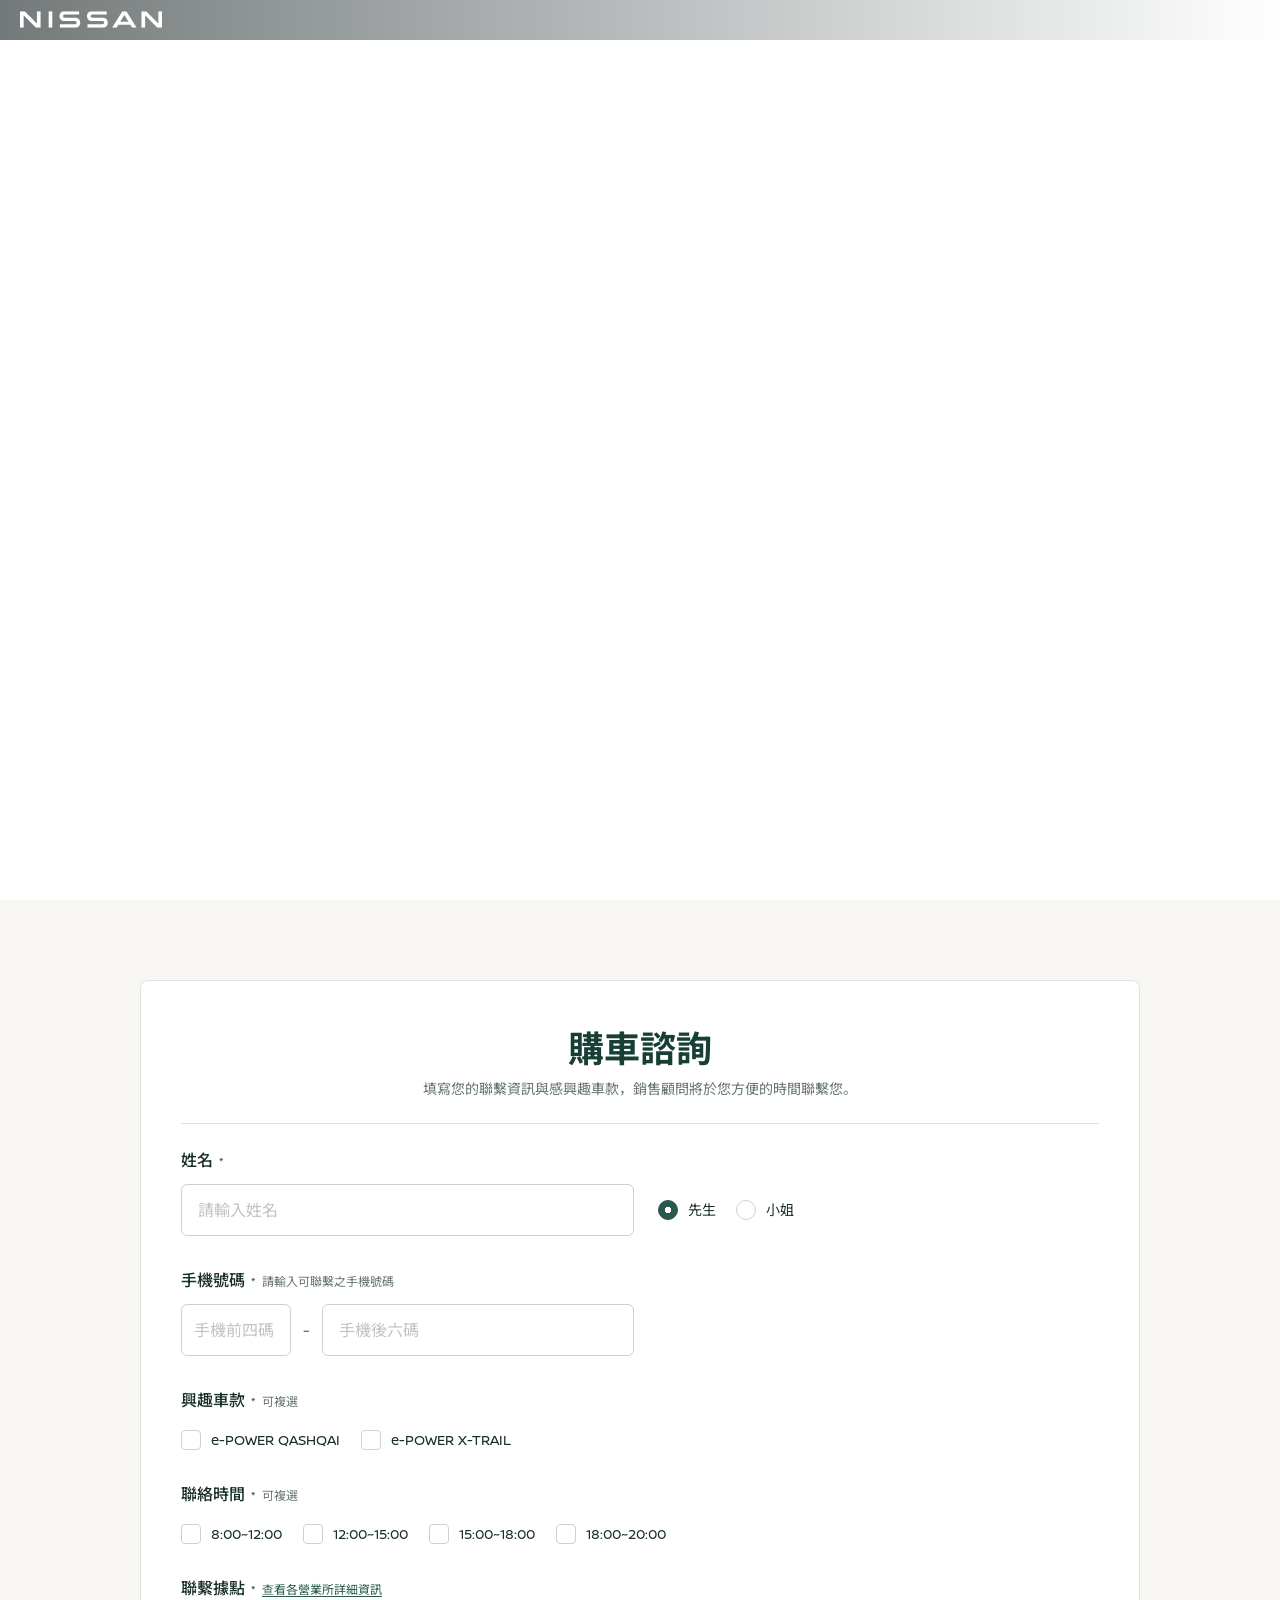
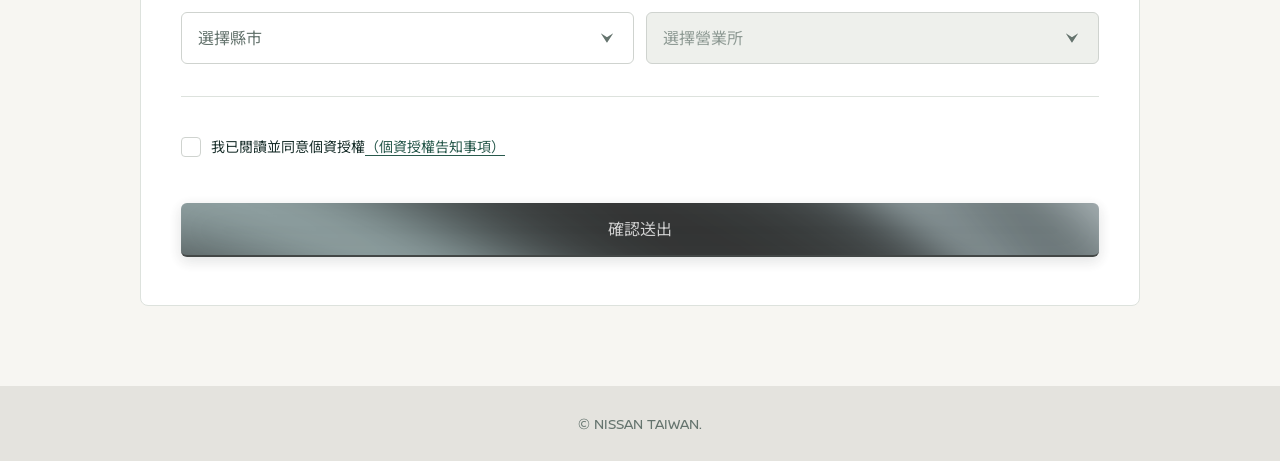
==== index.html @ a1c24e4a "feat: format" ====
<!DOCTYPE html>
<html lang="zh-TW">

<head>
    <meta charset="UTF-8">
    <meta name="robots" content="noindex, nofollow">
    <meta name="viewport" content="width=device-width, initial-scale=1.0, maximum-scale=1.0, user-scalable=no">
    <title>NISSAN</title>
    <meta name="description" content="NISSAN ">
    <link rel="icon" href="./assets/img/favicon/favicon.ico" sizes="any">
    <link rel="shortcut icon" href="./assets/img/favicon/favicon.ico" type="image/x-icon">
    <meta property="og:type" content="website" />
    <meta property="og:title" content="NISSAN" />
    <meta property="og:description" content="NISSAN " />
    <meta property="og:image:width" content="1200" />
    <meta property="og:image:height" content="630" />
    <meta property="og:image" content="./assets/img/favicon/fb.jpg" />
    <meta name="mobile-web-app-capable" content="yes">
    <link rel="apple-touch-icon" href="./assets/img/icon/logo.svg">
    <meta name="apple-mobile-web-app-status-bar-style" content="black">
    <meta name="apple-mobile-web-app-capable" content="yes">
    <script src="./assets/js/tailwindcss.js"></script>
    <link rel="stylesheet" href="./assets/css/main.css" />
    <!-- <version>2026111300000001</version> -->
</head>

<body>
    <style>
        /* ==========================================================================
           1. 基礎與通用樣式 (Base & Utilities)
           ========================================================================== */
        html {
            scroll-behavior: smooth;
        }

        html,
        body {
            width: 100%;
            height: auto !important;
            overflow-x: hidden !important;
            overflow-y: auto !important;
            position: relative;
        }

        header {
            height: 40px;
            background: linear-gradient(90deg, rgba(6, 17, 18, 0.56) 0%, rgba(6, 17, 18, 0) 100%);
            padding: 0 20px;
        }

        .svg-mask {
            display: inline-block;
            -webkit-mask-repeat: no-repeat;
            mask-repeat: no-repeat;
            -webkit-mask-position: center;
            mask-position: center;
            -webkit-mask-size: contain;
            mask-size: contain;
        }

        /* specific sizes for the two logos */
        .svg-mask--logo {
            width: 142px;
            height: 17px;
            background-color: #FFF;
            /* target color */
            -webkit-mask-image: url('./assets/img/icon/logo.svg');
            mask-image: url('./assets/img/icon/logo.svg');
        }

        /* ==========================================================================
           2. Popup Modal 彈出視窗
           ========================================================================== */


        /* ==========================================================================
           3. TVC 區塊
           ========================================================================== */
        #tvc-section {}

        .tvc-info {}

        .video-container {
            width: 100%;
            min-height: 100dvh;
            padding-bottom: 56%;
        }

        /* ==========================================================================
           4. contact-section
           ========================================================================== */

        #contact-section {
            padding: 80px 0;
        }

        #contact-container {
            max-width: 1000px;
            width: 100%;
            padding: 48px 40px;
            background-color: #fff;
            border-radius: 8px;
            border: #DDE2DD solid 1px;
        }

        .submit-button {
            display: inline-block;
            padding: 14px 0px;
            color: #fff;
            font-size: 16px;
            border-bottom: 2px solid #0E2B25;
            border-radius: 6px;
            cursor: pointer;
            width: 100%;
            background-image: url(./assets/img/icon/btn-bg.svg);
            background-position: center center;
            background-size: cover;
            backdrop-filter: blur(20px);
            box-shadow: 0 4px 14px rgba(23, 63, 53, 0.18);
            transition: all 0.3s cubic-bezier(0.25, 0.8, 0.25, 1);
            position: relative;
            overflow: hidden;
        }

        .submit-button:hover {
            filter: brightness(1.1);
        }

        .submit-button:focus-visible {
            outline: 2px solid #28594C;
            outline-offset: 3px;
        }

        .submit-button:disabled {
            filter: grayscale(0.8) brightness(0.8);
            opacity: 0.8;
            cursor: not-allowed;
        }

        /* ---- 4-1. 表單設計變數（標準色）---- */
        #contact-form {
            --c-primary: #28594C;
            --c-primary-dark: #173F35;
            --c-text: #182E2A;
            --c-text-sub: #65746E;
            --c-border: #CFD3CF;
            --c-divider: #DDE2DD;
            --c-disabled-bg: #EEF0EC;
            --c-placeholder: #BFC4C1;
            --c-error: #C8352B;
            text-align: left;
        }

        /* ---- 4-2. 欄位群組與標籤 ---- */
        .form-group {
            margin-bottom: 32px;
        }

        .form-label {
            display: flex;
            flex-wrap: wrap;
            align-items: baseline;
            gap: 0 6px;
            margin-bottom: 10px;
            font-size: 16px;
            font-weight: 500;
            line-height: 24px;
            color: var(--c-text);
        }

        .form-label .req {
            font-size: 12px;
            font-weight: 400;
            color: var(--c-text);
        }

        .form-label .hint {
            font-size: 12px;
            font-weight: 400;
            color: var(--c-text-sub);
        }

        .form-label a {
            font-size: 12px;
            font-weight: 400;
            color: var(--c-primary);
            text-decoration: underline;
            text-underline-offset: 2px;
        }

        .form-label a:hover {
            color: var(--c-primary-dark);
        }

        /* ---- 4-3. 輸入框 / 下拉選單 ---- */
        .form-control {
            box-sizing: border-box;
            display: block;
            width: 100%;
            height: 52px;
            padding: 0 16px;
            font-family: inherit;
            font-size: 16px;
            color: var(--c-text-sub);
            background-color: #fff;
            border: 1px solid var(--c-border);
            border-radius: 6px;
            outline: none;
            transition: border-color 0.2s ease, box-shadow 0.2s ease;
        }

        .form-control::placeholder {
            color: var(--c-placeholder);
        }

        .form-control:focus {
            border-color: var(--c-primary);
            box-shadow: inset 0 0 0 1px var(--c-primary), 0 0 0 4px rgba(40, 89, 76, 0.12);
        }

        .form-control:disabled {
            background-color: var(--c-disabled-bg);
            color: #8E9A94;
            cursor: not-allowed;
        }

        .form-control:disabled::placeholder {
            color: #A9B2AD;
        }

        select.form-control {
            -webkit-appearance: none;
            appearance: none;
            padding-right: 48px;
            cursor: pointer;
            background-image: url('./assets/img/icon/left_arrow_head.svg');
            background-repeat: no-repeat;
            background-position: right 20px center;
            background-size: 12px 12px;
        }

        select.form-control:disabled {
            background-image: url('./assets/img/icon/left_arrow_head.svg');
            opacity: 1;
        }

        .error-msg {
            display: none;
            margin-top: 8px;
            font-size: 14px;
            line-height: 1.4;
            color: var(--c-error);
        }

        .has-error .error-msg {
            display: block;
        }

        .has-error .form-control {
            border-color: var(--c-error);
        }

        .has-error .form-control:focus {
            box-shadow: inset 0 0 0 1px var(--c-error), 0 0 0 4px rgba(200, 53, 43, 0.12);
        }

        .has-error .choice input {
            border-color: var(--c-error);
        }

        /* ---- 4-4. 選擇控制項（Checkbox / Radio）---- */
        .choice {
            display: inline-flex;
            align-items: center;
            gap: 10px;
            font-size: 14px;
            line-height: 20px;
            color: var(--c-text);
            cursor: pointer;
            user-select: none;
        }

        .choice input {
            box-sizing: border-box;
            -webkit-appearance: none;
            appearance: none;
            flex: none;
            width: 20px;
            height: 20px;
            margin: 0;
            background-color: #fff;
            background-repeat: no-repeat;
            background-position: center;
            border: 1px solid var(--c-border);
            cursor: pointer;
            transition: background-color 0.15s ease, border-color 0.15s ease;
        }

        .choice input[type="checkbox"] {
            border-radius: 4px;
        }

        .choice input[type="radio"] {
            border-radius: 50%;
        }

        .choice:hover input:not(:checked) {
            border-color: var(--c-primary);
        }

        .choice input:checked {
            background-color: var(--c-primary);
            border-color: var(--c-primary);
        }

        .choice input[type="checkbox"]:checked {
            background-image: url("data:image/svg+xml,%3Csvg xmlns='http://www.w3.org/2000/svg' width='12' height='12' viewBox='0 0 12 12' fill='none'%3E%3Cpath d='M2 6.4L4.8 9L10 3.2' stroke='%23fff' stroke-width='1.6' stroke-linecap='round' stroke-linejoin='round'/%3E%3C/svg%3E");
            background-size: 12px 12px;
        }

        .choice input[type="radio"]:checked {
            background-image: radial-gradient(circle at center, #fff 0 3px, transparent 3.5px);
        }

        .choice input:focus-visible {
            outline: 2px solid var(--c-primary);
            outline-offset: 2px;
        }

        /* ---- 4-5. 版面配置（桌機）---- */
        .name-row {
            display: grid;
            grid-template-columns: minmax(0, 1fr) minmax(0, 1fr);
            gap: 12px;
            align-items: start;
        }

        .radio-group {
            display: flex;
            align-items: center;
            gap: 20px;
            min-height: 52px;
            padding-left: 12px;
        }

        .phone-row {
            display: flex;
            align-items: center;
            gap: 12px;
            width: calc(50% - 6px);
        }

        .phone-row .phone-area {
            flex: none;
            width: 110px;
            padding: 0 12px;
        }

        .phone-row .phone-sep {
            color: var(--c-text-sub);
        }

        .phone-row .phone-number {
            flex: 1;
            min-width: 0;
        }

        .choice-group {
            display: flex;
            flex-wrap: wrap;
            gap: 12px 21px;
            padding-top: 6px;
        }

        .select-row {
            display: grid;
            grid-template-columns: minmax(0, 1fr) minmax(0, 1fr);
            gap: 12px;
        }

        .form-divider {
            margin: 0 0 40px;
            border: 0;
            border-top: 1px solid var(--c-divider);
        }

        .consent-group {
            margin-bottom: 40px;
        }

        .consent-group .choice a {
            color: var(--c-primary);
            text-decoration: underline;
            text-underline-offset: 3px;
        }

        .consent-group .choice a:hover {
            color: var(--c-primary-dark);
        }

        /* ---- 4-6. 彈窗 ---- */
        .html-lock {
            overflow: hidden !important;
        }

        .modal {
            box-sizing: border-box;
            width: 670px;
            max-width: calc(100% - 32px);
            max-height: calc(100dvh - 32px);
            margin: auto;
            padding: 0;
            color: var(--c-text, #182E2A);
            background: #fff;
            border: 1px solid #DDE2DD;
            border-radius: 12px;
            text-align: left;
        }

        .modal[open] {
            display: flex;
            flex-direction: column;
        }

        .modal::backdrop {
            background: rgba(6, 17, 18, 0.56);
        }

        .modal-head {
            display: flex;
            align-items: center;
            justify-content: space-between;
            gap: 16px;
            padding: 32px 32px 0;
        }

        .modal-title {
            font-size: 24px;
            font-weight: 700;
            line-height: 1.3;
            color: #173F35;
        }

        .modal-close {
            flex: none;
            display: grid;
            place-items: center;
            width: 32px;
            height: 32px;
            margin-right: -4px;
            color: #28594C;
            background: none;
            border: 0;
            border-radius: 4px;
            cursor: pointer;
        }

        .modal-close:hover {
            color: #173F35;
        }

        .modal-close:focus-visible {
            outline: 2px solid #28594C;
            outline-offset: 2px;
        }

        .modal-rule {
            flex: none;
            margin: 16px 32px 0;
            border: 0;
            border-top: 1px solid #DDE2DD;
        }

        .modal-body {
            flex: 1 1 auto;
            min-height: 0;
            max-height: 350px;
            margin: 12px 32px;
            padding-right: 12px;
            overflow-y: auto;
            font-size: 16px;
            line-height: 1.6;
            color: #182E2A;
            scrollbar-width: thin;
            scrollbar-color: #8EA39B #F1F3F1;
        }

        .modal-body::-webkit-scrollbar {
            width: 6px;
        }

        .modal-body::-webkit-scrollbar-track {
            background: #F1F3F1;
            border-radius: 3px;
        }

        .modal-body::-webkit-scrollbar-thumb {
            background: #8EA39B;
            border-radius: 3px;
        }

        .modal-body p+p {
            margin-top: 1.6em;
        }

        .modal-body a {
            color: #28594C;
            text-decoration: underline;
        }

        .modal-foot {
            flex: none;
            display: flex;
            justify-content: center;
            padding: 20px 32px 40px;
        }

        .modal-foot .submit-button {
            width: 320px;
            max-width: 100%;
        }

        .modal--alert {
            width: 394px;
        }

        .modal--alert .modal-message {
            padding: 48px 32px 40px;
            font-size: 16px;
            line-height: 1.6;
            text-align: center;
            color: #65746E;
            white-space: pre-line;
        }

        .modal--alert .modal-foot {
            padding: 0 32px 32px;
        }

        .modal--alert .modal-foot .submit-button {
            width: 100%;
        }


        /* ==========================================================================
           5. Loading Overlay
           ========================================================================== */
        .loading {
            position: fixed;
            inset: 0;
            z-index: 9999;

            display: flex;
            flex-direction: column;
            align-items: center;
            justify-content: center;
            gap: 18px;

            background: #000;
            opacity: 1;
            transition: opacity 0.6s ease;
        }

        /* 淡出 */
        .loading.fade-out {
            opacity: 0;
            pointer-events: none;
        }

        /* Loading 文字 */
        .loading-text {
            color: rgba(180, 230, 232, 0.75);
            font-size: 11px;
            font-weight: 400;
            letter-spacing: 5px;
        }

        /* 進度條 */
        .progress {
            width: 110px;
            height: 1px;
            background: rgba(100, 180, 185, 0.2);
            overflow: hidden;
        }

        .progress-bar {
            width: 40%;
            height: 100%;

            background: linear-gradient(90deg,
                    transparent,
                    #37dce5,
                    #b3ffff);

            animation: progressMove 1.8s ease-in-out infinite;
        }

        /* 進度動畫 */
        @keyframes progressMove {
            from {
                transform: translateX(-120%);
            }

            to {
                transform: translateX(350%);
            }
        }

        /* 減少動態效果 */
        @media (prefers-reduced-motion: reduce) {
            .progress-bar {
                animation: none;
                width: 100%;
                opacity: 0.7;
            }
        }


        /* ==========================================================================
           6. 響應式設計 (Responsive Design)
           ========================================================================== */

        /* 手機直屏裝置 (<= 767px) */
        @media (max-width: 767px) {

            header {
                position: relative;
            }

            .video-container {
                min-height: auto;
            }

            #contact-section {
                padding: 0;
            }

            #contact-container {
                padding: 32px 24px;
                border-radius: 0;
                border: none;
            }

            #contact-container>p:first-child {
                font-size: 32px;
            }

            /* 姓名 / 稱謂：直式排列 */
            .name-row {
                grid-template-columns: 1fr;
                gap: 24px;
            }

            .radio-group {
                min-height: 0;
                padding-left: 0;
            }

            /* 手機號碼：滿版 */
            .phone-row {
                width: 100%;
            }

            /* 聯絡時間：2 x 2 對齊 */
            .choice-group--grid {
                display: grid;
                grid-template-columns: 140px 1fr;
                gap: 20px 0;
            }

            /* 縣市 / 營業所：上下排列 */
            .select-row {
                grid-template-columns: 1fr;
            }

            /* 彈窗 */
            .modal-head {
                padding: 24px 24px 0;
            }

            .modal-title {
                font-size: 20px;
            }

            .modal-rule {
                margin: 16px 24px 0;
            }

            .modal-body {
                margin: 12px 24px;
                max-height: 55dvh;
                font-size: 15px;
            }

            .modal-foot {
                padding: 16px 24px 28px;
            }

            .modal-foot .submit-button {
                width: 100%;
            }

            .modal--alert .modal-message {
                padding: 40px 24px 32px;
            }

            .modal--alert .modal-foot {
                padding: 0 24px 24px;
            }

        }

        /* 手機橫屏裝置 */
        @media (max-width: 960px) and (orientation: landscape) and (max-height: 500px) {}

        /* SE手機橫屏裝置 */
        @media (max-width: 667px) and (orientation: landscape) and (max-height: 375px) {}
    </style>


    <!-- Loading Overlay -->
    <div class="loading" id="loading">
        <div class="loading-text">LOADING</div>
        <div class="progress">
            <div class="progress-bar"></div>
        </div>
    </div>

    <!-- Header -->
    <header class="fixed top-0 left-0 w-full z-[100] bg-transparent transition-all duration-300 flex items-center">
        <div class="block">
            <a href="#" class="leading-none block transition-transform duration-300 hover:scale-105"
                aria-label="NISSAN LOGO">
                <span class="svg-mask svg-mask--logo" role="img" aria-label="NISSAN LOGO"></span>
            </a>
        </div>
    </header>

    <!-- TVC Section -->
    <section id="tvc-section" class="w-full relative">
        <div id="tvc-info" class="tvc-info">
            <div class="video-container">
                <video id="tvc-video" class="absolute top-0 left-0 w-full h-full object-cover z-[1]" autoplay muted playsinline preload="auto">
                    <source src="./assets/video/1113.mp4" type="video/mp4">
                </video>
            </div>
        </div>
    </section>

    <section id="contact-section" class="w-full relative bg-[#F7F6F2] flex items-center justify-center">
        <div id="contact-container" class="text-center">
            <p class="text-4xl font-bold text-[#173F35] mb-[10px]">購車諮詢</p>
            <p class="text-sm text-[#65746E]">填寫您的聯繫資訊與感興趣車款，銷售顧問將於您方便的時間聯繫您。</p>
            <hr class="my-6 border-[#DDE2DD]" />
            <form id="contact-form" method="post"
                action="https://docs.google.com/forms/d/e/1FAIpQLSd_eg3Pp9bJfD46lDAycL2wkK8pYTpHKlAlI1NrYpHI7IybbQ/formResponse"
                novalidate>
                <div class="form-group">
                    <label for="name" class="form-label">姓名<span class="req" aria-hidden="true">*</span></label>
                    <div class="name-row">
                        <div class="field" data-field="name">
                            <input type="text" id="name" name="name" class="form-control" placeholder="請輸入姓名"
                                autocomplete="name" maxlength="100" required aria-describedby="name-error">
                            <p class="error-msg" id="name-error" role="alert">此為必填欄位</p>
                        </div>
                        <div class="radio-group" role="radiogroup" aria-label="稱謂">
                            <label class="choice"><input type="radio" name="gender" value="先生" checked>先生</label>
                            <label class="choice"><input type="radio" name="gender" value="小姐">小姐</label>
                        </div>
                    </div>
                </div>
                <div class="form-group">
                    <label for="phone1" class="form-label">手機號碼<span class="req" aria-hidden="true">*</span><span
                            class="hint">請輸入可聯繫之手機號碼</span></label>
                    <div class="field" data-field="phone">
                        <div class="phone-row">
                            <input type="tel" id="phone1" name="phone1" class="form-control phone-area"
                                placeholder="手機前四碼" inputmode="numeric" maxlength="4" autocomplete="tel-national"
                                required aria-describedby="phone-error">
                            <span class="phone-sep" aria-hidden="true">-</span>
                            <input type="tel" id="phone2" name="phone2" class="form-control phone-number"
                                placeholder="手機後六碼" inputmode="numeric" maxlength="6" aria-label="手機後六碼" required
                                aria-describedby="phone-error">
                        </div>
                        <p class="error-msg" id="phone-error" role="alert">此為必填欄位</p>
                    </div>
                </div>
                <div class="form-group">
                    <span class="form-label" id="label-models">興趣車款<span class="req" aria-hidden="true">*</span><span
                            class="hint">可複選</span></span>
                    <div class="field" data-field="models">
                        <div class="choice-group" role="group" aria-labelledby="label-models">
                            <label class="choice"><input type="checkbox" name="models" value="e-POWER QASHQAI">e-POWER
                                QASHQAI</label>
                            <label class="choice"><input type="checkbox" name="models" value="e-POWER X-TRAIL">e-POWER
                                X-TRAIL</label>
                        </div>
                        <p class="error-msg" role="alert">此為必填欄位</p>
                    </div>
                </div>
                <div class="form-group">
                    <span class="form-label" id="label-times">聯絡時間<span class="req" aria-hidden="true">*</span><span
                            class="hint">可複選</span></span>
                    <div class="field" data-field="times">
                        <div class="choice-group choice-group--grid" role="group" aria-labelledby="label-times">
                            <label class="choice"><input type="checkbox" name="times"
                                    value="8:00~12:00">8:00~12:00</label>
                            <label class="choice"><input type="checkbox" name="times"
                                    value="12:00~15:00">12:00~15:00</label>
                            <label class="choice"><input type="checkbox" name="times"
                                    value="15:00~18:00">15:00~18:00</label>
                            <label class="choice"><input type="checkbox" name="times"
                                    value="18:00~20:00">18:00~20:00</label>
                        </div>
                        <p class="error-msg" role="alert">此為必填欄位</p>
                    </div>
                </div>
                <div class="form-group">
                    <span class="form-label" id="label-location">聯繫據點<span class="req" aria-hidden="true">*</span><a
                            href="#" id="branch-info-link" target="_blank" rel="noopener">查看各營業所詳細資訊</a></span>
                    <div class="select-row" role="group" aria-labelledby="label-location">
                        <div class="field" data-field="city">
                            <select id="city" name="city" class="form-control" aria-label="選擇縣市" required
                                aria-describedby="city-error">
                                <option value="">選擇縣市</option>
                            </select>
                            <p class="error-msg" id="city-error" role="alert">此為必填欄位</p>
                        </div>
                        <div class="field" data-field="branch">
                            <select id="branch" name="branch" class="form-control" aria-label="選擇營業所" required disabled
                                aria-describedby="branch-error">
                                <option value="">選擇營業所</option>
                            </select>
                            <p class="error-msg" id="branch-error" role="alert">此為必填欄位</p>
                        </div>
                    </div>
                </div>
                <hr class="form-divider" />
                <div class="consent-group field" data-field="agree">
                    <label class="choice">
                        <input type="checkbox" id="agree" name="agree" value="1" required
                            aria-describedby="agree-error">
                        <span style="letter-spacing: 0;">我已閱讀並同意個資授權<a href="#privacy-modal" id="privacy-link"
                                role="button" aria-haspopup="dialog">（個資授權告知事項）</a></span>
                    </label>
                    <p class="error-msg" id="agree-error" role="alert">請閱讀並同意個資授權</p>
                </div>
                <button type="submit" class="submit-button" id="submit-btn" disabled>
                    確認送出
                </button>
            </form>
        </div>
    </section>

    <dialog id="privacy-modal" class="modal" aria-labelledby="privacy-title">
        <div class="modal-head">
            <h2 class="modal-title" id="privacy-title">個資授權告知事項</h2>
            <button type="button" class="modal-close" data-close aria-label="關閉">
                <svg width="24" height="24" viewBox="0 0 24 24" fill="none" aria-hidden="true">
                    <path d="M4 4L20 20M20 4L4 20" stroke="currentColor" stroke-width="2" stroke-linecap="round" />
                </svg>
            </button>
        </div>
        <hr class="modal-rule" />
        <div class="modal-body" tabindex="0">
            <p>網站保留一切法律權利。</p>
            <p>對於您所登錄或留存之個人資料僅供主辦單位即裕隆日產汽車於本活動期間內就本活動之身分確認、滿意度調查、報名統計資料、行銷汽車或相關產品或服務、客戶管理、網路行為之調查或研究及其他合於裕隆日產汽車營業登記項目之業務活動範圍內為蒐集、處理及利用。您並同意裕隆日產汽車得將您所登錄或留存之個人資料提供予所屬經銷公司，於與前述目的類似之目的範圍內蒐集、處理及利用。<br>您就所提供之個人資料依法得行使查詢或請求閱覽、請求製給複製本、請求補充或更正、請求停止蒐集、處理或利用以及請求刪除等權利。
            </p>
            <p>您了解並同意上述事項為您接受裕隆日產汽車所提供或安排之各項服務之必要條件。您得自由選擇是否要接受裕隆日產汽車所提供或安排之各項服務。對於您所登錄或留存之個人資料，您同意接受裕隆日產汽車之「隱私權保護」聲明(請參閱「<a
                    href="#" target="_blank" rel="noopener">裕隆日產汽車隱私權保護聲明</a>」)。</p>
        </div>
        <hr class="modal-rule" style="margin-top:0" />
        <div class="modal-foot">
            <button type="button" class="submit-button" data-close>我知道了</button>
        </div>
    </dialog>

    <dialog id="alert-modal" class="modal modal--alert" aria-describedby="alert-message">
        <p class="modal-message" id="alert-message"></p>
        <div class="modal-foot">
            <button type="button" class="submit-button" data-close>我知道了</button>
        </div>
    </dialog>

    <!-- Footer -->
    <footer class="w-full h-[75px] text-sm bg-[#E4E3DE] text-[#65746E] flex items-center justify-center">
        © NISSAN TAIWAN.
    </footer>

    <script>

        // 工具函式：Debounce 防抖
        function debounce(func, wait = 100) {
            let timeout;
            return function (...args) {
                clearTimeout(timeout);
                timeout = setTimeout(() => func.apply(this, args), wait);
            };
        }

        /* ==========================================================================
           1. DOM 事件監聽與邏輯控制
           ========================================================================== */
        document.addEventListener('DOMContentLoaded', () => {
            const overlay = document.getElementById('loading');
            if (overlay) {
                let isFinished = false;
                const hideLoading = () => {
                    if (isFinished) return;
                    isFinished = true;
                    overlay.classList.add('fade-out');
                    overlay.style.opacity = '0';
                    setTimeout(() => {
                        if (overlay.parentNode) overlay.remove();
                    }, 600);
                };

                if (document.readyState === 'complete') {
                    hideLoading();
                } else {
                    window.addEventListener('load', hideLoading, { once: true });
                }

                setTimeout(hideLoading, 3000);
            }

            // 影片自動靜音與 IntersectionObserver 控管
            const allVideos = document.querySelectorAll('video');

            if (allVideos.length > 0 && 'IntersectionObserver' in window) {
                const videoObserver = new IntersectionObserver((entries) => {
                    entries.forEach(entry => {
                        const video = entry.target;
                        if (entry.isIntersecting) {
                            if (video.dataset.src && !video.src) {
                                video.src = video.dataset.src;
                                video.load();
                            }
                            if (document.visibilityState === 'visible' && !video.ended) video.play().catch(() => { });
                        } else {
                            if (!video.paused) video.pause();
                        }
                    });
                }, { threshold: 0.1 });

                allVideos.forEach(v => videoObserver.observe(v));

                document.addEventListener('visibilitychange', () => {
                    allVideos.forEach(video => {
                        if (document.hidden) {
                            if (!video.paused) video.pause();
                        } else {
                            const rect = video.getBoundingClientRect();
                            if (rect.top < window.innerHeight && rect.bottom > 0 && !video.ended) {
                                video.play().catch(() => { });
                            }
                        }
                    });
                });
            }

            // Additional: scroll/resize listener to ensure videos only play when actually visible
            // This preserves the IntersectionObserver logic above but adds a debounced safeguard
            // for environments where IO may be delayed or to further reduce data usage.
            function isElementVisibleInViewport(el, threshold = 0.25) {
                if (!el) return false;
                const rect = el.getBoundingClientRect();
                const vh = window.innerHeight || document.documentElement.clientHeight;
                const vw = window.innerWidth || document.documentElement.clientWidth;

                // Completely off-screen
                if (rect.bottom <= 0 || rect.top >= vh || rect.right <= 0 || rect.left >= vw) return false;

                // Compute visible area ratio (approx)
                const visibleHeight = Math.min(rect.bottom, vh) - Math.max(rect.top, 0);
                const visibleWidth = Math.min(rect.right, vw) - Math.max(rect.left, 0);
                const visibleArea = Math.max(0, visibleHeight) * Math.max(0, visibleWidth);
                const totalArea = Math.max(1, rect.width * rect.height);
                const ratio = visibleArea / totalArea;
                return ratio >= threshold;
            }

            const evaluateVideosVisibility = debounce(() => {
                allVideos.forEach(video => {
                    try {
                        const shouldBePlaying = isElementVisibleInViewport(video, 0.25) && document.visibilityState === 'visible' && !video.ended;
                        if (shouldBePlaying) {
                            // lazy-load src if needed (keep parity with IntersectionObserver behavior)
                            if (video.dataset.src && !video.src) {
                                video.src = video.dataset.src;
                                video.load();
                            }
                            if (video.paused) video.play().catch(() => { });
                        } else {
                            if (!video.paused) video.pause();
                        }
                    } catch (e) {
                        // ignore per-video errors
                    }
                });
            }, 150);

            // Attach listeners (passive where appropriate)
            window.addEventListener('scroll', evaluateVideosVisibility, { passive: true });
            window.addEventListener('resize', evaluateVideosVisibility);

            // initial evaluation after small delay to allow layout to settle
            setTimeout(evaluateVideosVisibility, 120);

            // TVC 影片播放與結束控制（停在最後一幀）
            const tvcVideo = document.getElementById('tvc-video');

            if (tvcVideo) {

                const tryPlayVideo = () => {
                    if (tvcVideo.paused && !tvcVideo.ended) {
                        tvcVideo.play().catch((err) => {
                            console.warn('Autoplay prevented or waiting for interaction:', err);
                        });
                    }
                };

                if (tvcVideo.readyState >= 2) {
                    tryPlayVideo();
                } else {
                    tvcVideo.addEventListener('canplay', tryPlayVideo, { once: true });
                    tvcVideo.addEventListener('loadedmetadata', tryPlayVideo, { once: true });
                }

                const onFirstInteraction = () => {
                    tryPlayVideo();
                    window.removeEventListener('click', onFirstInteraction);
                    window.removeEventListener('touchstart', onFirstInteraction);
                };
                window.addEventListener('click', onFirstInteraction, { once: true });
                window.addEventListener('touchstart', onFirstInteraction, { once: true });

                tvcVideo.addEventListener('ended', () => {
                    tvcVideo.pause();

                    const isDesktop = window.innerWidth >= 768;
                    const contactSection = document.getElementById('contact-section');
                    if (contactSection && isDesktop) {
                        contactSection.scrollIntoView({ behavior: 'smooth' });
                    }
                });
            }
        });

        /* ==========================================================================
           2. 購車諮詢表單 (#contact-form)
           ========================================================================== */
        (function () {
            const form = document.getElementById('contact-form');
            if (!form) return;

            /* ---------- 縣市 / 營業所資料 ---------- */
            const BRANCHES = {
                '基隆市': ['基隆營業所'],
                '台北市': ['北投營業所', '民權營業所', '濱江營業所'],
                '新北市': [
                    '中和營業所', '三重營業所', '林口營業所', '輔大營業所',
                    '新莊營業所', '新店營業所', '土城營業所', '汐止營業所',
                    '淡水營業所'
                ],
                '桃園市': [
                    '桃園營業所', '八德營業所', '桃鶯營業所', '楊梅營業所',
                    '平鎮營業所', '北中壢營業所'
                ],
                '新竹市': ['新竹營業所'],
                '新竹縣': ['竹北營業所', '竹東營業所'],
                '苗栗縣': ['苗栗營業所', '頭份營業所'],
                '台中市': [
                    '北台中營業所', '南台中營業所', '大里營業所', '五權西路營業所',
                    '沙鹿營業所', '太平營業所', '豐原營業所', '松竹營業所'
                ],
                '彰化縣': ['彰化營業所', '員林營業所', '溪湖營業所'],
                '南投縣': ['南投營業所'],
                '雲林縣': ['斗南營業所'],
                '嘉義市': ['博賢營業所', '忠孝營業所'],
                '台南市': [
                    '健康營業所', '永康營業所', '新營營業所', '太子營業所',
                    '善化營業所'
                ],
                '高雄市': [
                    '陽明營業所', '岡山營業所', '大中營業所', '一心營業所',
                    '鳳山營業所'
                ],
                '屏東縣': ['和生營業所', '潮州營業所'],
                '宜蘭縣': ['宜蘭營業所'],
                '花蓮縣': ['花蓮營業所'],
                '台東縣': ['台東營業所']
            };

            const el = {
                name: form.elements['name'],
                phone1: form.elements['phone1'],
                phone2: form.elements['phone2'],
                city: form.elements['city'],
                branch: form.elements['branch'],
                agree: form.elements['agree'],
                submit: document.getElementById('submit-btn')
            };

            /* ---------- 工具 ---------- */
            const fieldOf = (key) => form.querySelector('[data-field="' + key + '"]');

            function setError(key, message) {
                const field = fieldOf(key);
                if (!field) return;
                const msg = field.querySelector('.error-msg');
                if (message && msg) msg.textContent = message;
                field.classList.add('has-error');
                field.querySelectorAll('input:not([type=checkbox]):not([type=radio]), select').forEach(i => i.setAttribute('aria-invalid', 'true'));
            }

            function clearError(key) {
                const field = fieldOf(key);
                if (!field) return;
                field.classList.remove('has-error');
                field.querySelectorAll('[aria-invalid]').forEach(i => i.removeAttribute('aria-invalid'));
            }

            /* ---------- 縣市 → 營業所連動 ---------- */
            Object.keys(BRANCHES).forEach(city => el.city.add(new Option(city, city)));

            el.city.addEventListener('change', () => {
                const list = BRANCHES[el.city.value] || [];
                el.branch.length = 1; // 保留「選擇營業所」
                list.forEach(b => el.branch.add(new Option(b, b)));
                el.branch.value = '';
                el.branch.disabled = list.length === 0;
                clearError('city');
                clearError('branch');
                updateSubmitState();
            });

            /* ---------- 即時檢查所有欄位狀態並控制按鈕啟用/禁用 ---------- */
            function isFormValid() {
                const nameVal = el.name.value.trim();
                if (!nameVal || nameVal.length > 100) return false;
                const p1 = el.phone1.value.trim();
                const p2 = el.phone2.value.trim();
                if (!/^0\d{3}$/.test(p1) || !/^\d{6}$/.test(p2)) return false;
                if (!form.querySelector('input[name="models"]:checked')) return false;
                if (!form.querySelector('input[name="times"]:checked')) return false;
                if (!el.city.value || !el.branch.value) return false;
                if (!el.agree.checked) return false;

                return true;
            }

            function updateSubmitState() {
                if (el.submit) {
                    el.submit.disabled = !isFormValid();
                }
            }

            el.name.addEventListener('input', () => {
                if (el.name.value.length > 100) {
                    el.name.value = el.name.value.slice(0, 100);
                }
                clearError('name');
                updateSubmitState();
            });

            el.phone1.addEventListener('input', () => {
                let val = el.phone1.value.replace(/\D/g, '');
                if (val.length > 0 && !val.startsWith('0')) {
                    const firstZeroIndex = val.indexOf('0');
                    val = firstZeroIndex !== -1 ? val.slice(firstZeroIndex) : '';
                }
                if (val.length > 4) val = val.slice(0, 4);
                el.phone1.value = val;

                clearError('phone');
                updateSubmitState();
                if (val.length === 4) {
                    el.phone2.focus();
                }
            });

            el.phone2.addEventListener('input', () => {
                let val = el.phone2.value.replace(/\D/g, '');
                if (val.length > 6) val = val.slice(0, 6);
                el.phone2.value = val;

                clearError('phone');
                updateSubmitState();
            });

            el.branch.addEventListener('change', () => {
                clearError('branch');
                updateSubmitState();
            });

            form.querySelectorAll('input[name="models"]').forEach(i => i.addEventListener('change', () => {
                clearError('models');
                updateSubmitState();
            }));

            form.querySelectorAll('input[name="times"]').forEach(i => i.addEventListener('change', () => {
                clearError('times');
                updateSubmitState();
            }));

            el.agree.addEventListener('change', () => {
                clearError('agree');
                updateSubmitState();
            });

            updateSubmitState();

            /* ---------- 驗證 ---------- */
            function validate() {
                const errors = []; // [key, focusTarget, msg]

                const nameVal = el.name.value.trim();
                if (!nameVal) {
                    errors.push(['name', el.name, '此為必填欄位']);
                } else if (nameVal.length > 100) {
                    errors.push(['name', el.name, '姓名不可超過100字']);
                }

                const p1 = el.phone1.value.trim();
                const p2 = el.phone2.value.trim();
                if (!p1 || !p2) {
                    errors.push(['phone', !p1 ? el.phone1 : el.phone2, '此為必填欄位']);
                } else if (!/^0\d{3}$/.test(p1) || !/^\d{6}$/.test(p2)) {
                    errors.push(['phone', !/^0\d{3}$/.test(p1) ? el.phone1 : el.phone2, '請輸入正確的手機號碼（前4碼需為0開頭，後6碼為數字）']);
                }

                if (!form.querySelector('input[name="models"]:checked'))
                    errors.push(['models', form.querySelector('input[name="models"]'), '此為必填欄位']);
                if (!form.querySelector('input[name="times"]:checked'))
                    errors.push(['times', form.querySelector('input[name="times"]'), '此為必填欄位']);
                if (!el.city.value) errors.push(['city', el.city, '此為必填欄位']);
                else if (!el.branch.value) errors.push(['branch', el.branch, '此為必填欄位']);
                if (!el.agree.checked) errors.push(['agree', el.agree, '請閱讀並同意個資授權']);

                ['name', 'phone', 'models', 'times', 'city', 'branch', 'agree'].forEach(clearError);
                errors.forEach(([key, , msg]) => setError(key, msg));

                if (errors.length) {
                    const target = errors[0][1];
                    target.scrollIntoView({ behavior: 'smooth', block: 'center' });
                    target.focus({ preventScroll: true });
                }
                return errors.length === 0;
            }

            /* ---------- 彈窗 ---------- */
            const root = document.documentElement;
            let lastTrigger = null;

            function openModal(dialog, trigger) {
                lastTrigger = trigger || document.activeElement;
                dialog.showModal();
                root.classList.add('html-lock');
            }

            function closeModal(dialog) {
                if (dialog.open) dialog.close();
            }

            document.querySelectorAll('dialog.modal').forEach(dialog => {
                dialog.querySelectorAll('[data-close]').forEach(btn => btn.addEventListener('click', () => closeModal(dialog)));
                dialog.addEventListener('click', (e) => { if (e.target === dialog) closeModal(dialog); });
                dialog.addEventListener('close', () => {
                    if (!document.querySelector('dialog.modal[open]')) root.classList.remove('html-lock');
                    if (lastTrigger && document.contains(lastTrigger)) lastTrigger.focus({ preventScroll: true });
                });
            });

            const privacyModal = document.getElementById('privacy-modal');
            const alertModal = document.getElementById('alert-modal');

            document.getElementById('privacy-link').addEventListener('click', (e) => {
                e.preventDefault();
                openModal(privacyModal, e.currentTarget);
            });

            function showAlert(message) {
                document.getElementById('alert-message').textContent = message;
                openModal(alertModal, el.submit);
            }

            /* ---------- 送出 ---------- */
            form.addEventListener('submit', async (e) => {
                e.preventDefault();

                if (!validate()) return;

                const data = new FormData(form);

                ['models', 'times'].forEach(fieldName => {
                    const checkedValues = Array.from(form.querySelectorAll(`input[name="${fieldName}"]:checked`)).map(i => i.value);
                    data.set(fieldName, checkedValues.join('、'));
                });

                el.submit.disabled = true;
                try {

                    const sheetData = new FormData();
                    sheetData.append('entry.882057871', data.get('name'));
                    sheetData.append('entry.1228242096', data.get('gender'));
                    sheetData.append('entry.199210044', data.get('phone1') + data.get('phone2'));
                    sheetData.append('entry.1404847317', data.get('models'));
                    sheetData.append('entry.610181726', data.get('times'));
                    sheetData.append('entry.19051359', data.get('city') + ' ' + data.get('branch'));


                    const res = await fetch(form.getAttribute('action') || '/', { method: 'POST', body: sheetData });
                    if (!res.ok) throw new Error('HTTP ' + res.status);
                    form.reset();
                    el.branch.length = 1;
                    el.branch.disabled = true;
                    updateSubmitState();
                    showAlert('您的諮詢單已傳送！<br>銷售顧問將於您方便的時間聯繫您。');
                } catch (err) {
                    console.warn('Form submit failed:', err);
                    showAlert('送出失敗，請稍後再試！');
                } finally {
                    updateSubmitState();
                }
            });
        })();
    </script>
</body>

</html>
---- assets/css/main.css ----
@import "https://fonts.googleapis.com/css2?family=Noto+Sans+JP:wght@100..900&family=Noto+Sans:ital,wght@0,100..900;1,100..900&display=swap";

@font-face { font-family: "Nissan Brand"; src: url("../font/Nissan Brand Regular.otf"); }
/* @font-face { font-family: "Nissan Brand"; src: url("../font/Nissan Brand Italic.otf"); } */
/* @font-face { font-family: "Nissan Brand"; src: url("../font/Nissan Brand Light.otf"); } */
/* @font-face { font-family: "Nissan Brand"; src: url("../font/Nissan Brand Bold.otf"); } */

/* ==========================================================================
   全域重置與基礎設定
   ========================================================================== */
* {
  letter-spacing: 10%;
}

html, body {
    width: 100%;
    font-family: "Nissan Brand", "Noto Sans JP", "Microsoft JhengHei", system-ui, -apple-system, "Helvetica Neue", Arial, sans-serif;
    min-width: 320px;
    margin: 0 auto;
    background-color: #fff;
    line-height: 1.5;
}

img {
  width: 100%;
  height: 100%;
  object-fit: cover;
}

.text-nissan{
    font-family: "Nissan Brand" !important
}

.fade-in {
    opacity: 0;
    will-change: opacity, transform;
}
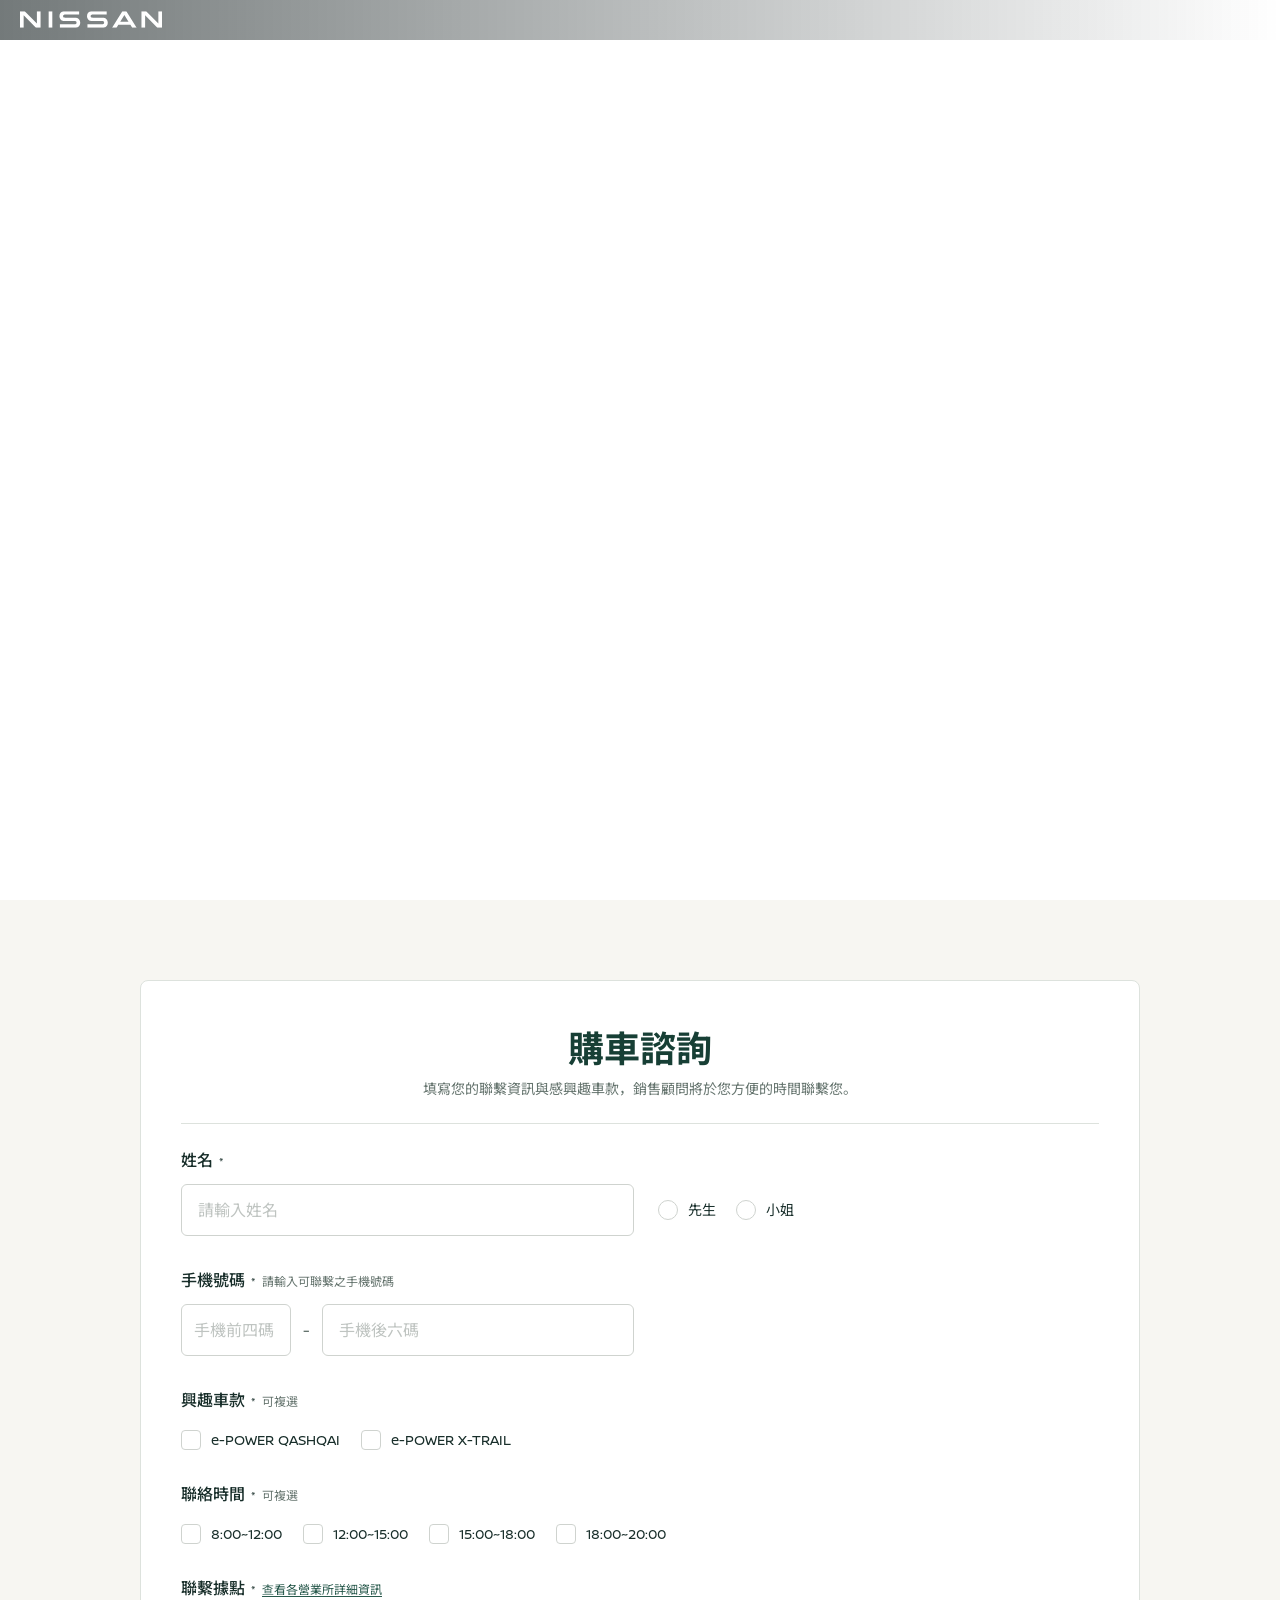
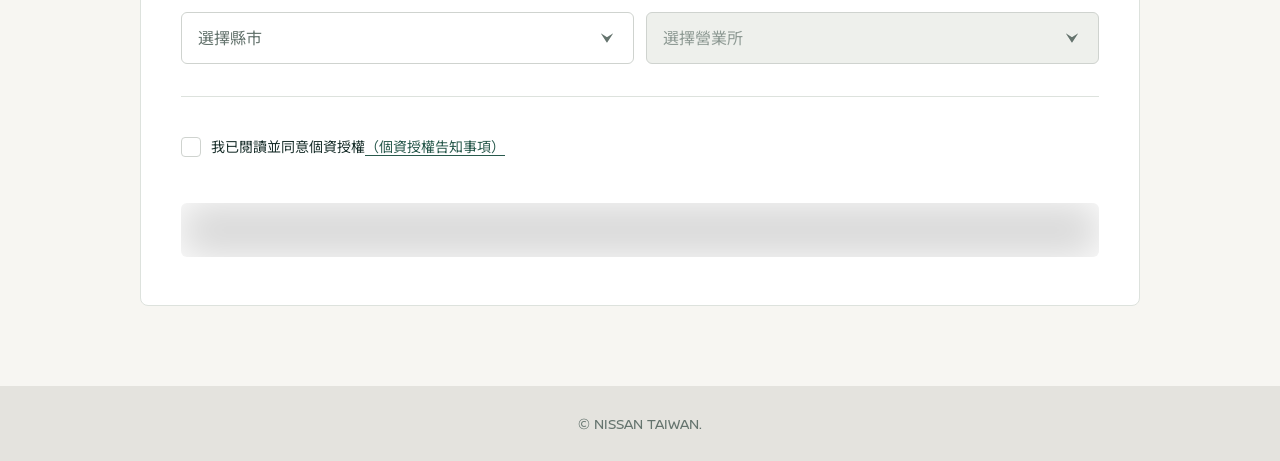
==== commit 9211e474: "feat: 2026111300000002" ====
--- a/index.html
+++ b/index.html
@@ -21,7 +21,19 @@
     <meta name="apple-mobile-web-app-capable" content="yes">
     <script src="./assets/js/tailwindcss.js"></script>
     <link rel="stylesheet" href="./assets/css/main.css" />
-    <!-- <version>2026111300000001</version> -->
+    <!-- <version>2026111300000002</version> -->
+
+    <!-- Google Tag Manager -->
+    <script>(function (w, d, s, l, i) {
+            w[l] = w[l] || []; w[l].push({
+                'gtm.start':
+                    new Date().getTime(), event: 'gtm.js'
+            }); var f = d.getElementsByTagName(s)[0],
+                j = d.createElement(s), dl = l != 'dataLayer' ? '&l=' + l : ''; j.async = true; j.src =
+                    'https://www.googletagmanager.com/gtm.js?id=' + i + dl; f.parentNode.insertBefore(j, f);
+        })(window, document, 'script', 'dataLayer', 'GTM-WT473T');</script>
+    <!-- End Google Tag Manager -->
+
 </head>
 
 <body>
@@ -112,7 +124,7 @@
             border-radius: 6px;
             cursor: pointer;
             width: 100%;
-            background-image: url(./assets/img/icon/btn-bg.svg);
+            background-image: url(./assets/img/icon/btn-bg.jpg);
             background-position: center center;
             background-size: cover;
             backdrop-filter: blur(20px);
@@ -620,6 +632,17 @@
            6. 響應式設計 (Responsive Design)
            ========================================================================== */
 
+        /* 平板直屏裝置 */
+        @media (min-width: 768px) and (max-width: 1199px) and (orientation: portrait) {
+            .video-container {
+                min-height: auto;
+            }
+
+            #contact-container {
+                max-width: 768px;
+            }
+        }
+
         /* 手機直屏裝置 (<= 767px) */
         @media (max-width: 767px) {
 
@@ -717,6 +740,10 @@
         @media (max-width: 667px) and (orientation: landscape) and (max-height: 375px) {}
     </style>
 
+    <!-- Google Tag Manager (noscript) -->
+    <noscript><iframe src="https://www.googletagmanager.com/ns.html?id=GTM-WT473T" height="0" width="0"
+            style="display:none;visibility:hidden"></iframe></noscript>
+    <!-- End Google Tag Manager (noscript) -->
 
     <!-- Loading Overlay -->
     <div class="loading" id="loading">
@@ -729,8 +756,8 @@
     <!-- Header -->
     <header class="fixed top-0 left-0 w-full z-[100] bg-transparent transition-all duration-300 flex items-center">
         <div class="block">
-            <a href="#" class="leading-none block transition-transform duration-300 hover:scale-105"
-                aria-label="NISSAN LOGO">
+            <a href="https://new.nissan.com.tw/nissan"
+                class="leading-none block transition-transform duration-300 hover:scale-105" aria-label="NISSAN LOGO">
                 <span class="svg-mask svg-mask--logo" role="img" aria-label="NISSAN LOGO"></span>
             </a>
         </div>
@@ -740,7 +767,8 @@
     <section id="tvc-section" class="w-full relative">
         <div id="tvc-info" class="tvc-info">
             <div class="video-container">
-                <video id="tvc-video" class="absolute top-0 left-0 w-full h-full object-cover z-[1]" autoplay muted playsinline preload="auto">
+                <video id="tvc-video" class="absolute top-0 left-0 w-full h-full object-cover z-[1]" autoplay muted
+                    playsinline preload="auto">
                     <source src="./assets/video/1113.mp4" type="video/mp4">
                 </video>
             </div>
@@ -763,9 +791,12 @@
                                 autocomplete="name" maxlength="100" required aria-describedby="name-error">
                             <p class="error-msg" id="name-error" role="alert">此為必填欄位</p>
                         </div>
-                        <div class="radio-group" role="radiogroup" aria-label="稱謂">
-                            <label class="choice"><input type="radio" name="gender" value="先生" checked>先生</label>
-                            <label class="choice"><input type="radio" name="gender" value="小姐">小姐</label>
+                        <div class="field" data-field="gender">
+                            <div class="radio-group" role="radiogroup" aria-label="稱謂">
+                                <label class="choice"><input type="radio" name="gender" value="先生" required>先生</label>
+                                <label class="choice"><input type="radio" name="gender" value="小姐">小姐</label>
+                            </div>
+                            <p class="error-msg" id="gender-error" role="alert">此為必填欄位</p>
                         </div>
                     </div>
                 </div>
@@ -804,20 +835,21 @@
                     <div class="field" data-field="times">
                         <div class="choice-group choice-group--grid" role="group" aria-labelledby="label-times">
                             <label class="choice"><input type="checkbox" name="times"
-                                    value="8:00~12:00">8:00~12:00</label>
+                                    value="08:00-12:00">8:00~12:00</label>
                             <label class="choice"><input type="checkbox" name="times"
-                                    value="12:00~15:00">12:00~15:00</label>
+                                    value="12:00-15:00">12:00~15:00</label>
                             <label class="choice"><input type="checkbox" name="times"
-                                    value="15:00~18:00">15:00~18:00</label>
+                                    value="15:00-18:00">15:00~18:00</label>
                             <label class="choice"><input type="checkbox" name="times"
-                                    value="18:00~20:00">18:00~20:00</label>
+                                    value="18:00-20:00">18:00~20:00</label>
                         </div>
                         <p class="error-msg" role="alert">此為必填欄位</p>
                     </div>
                 </div>
                 <div class="form-group">
                     <span class="form-label" id="label-location">聯繫據點<span class="req" aria-hidden="true">*</span><a
-                            href="#" id="branch-info-link" target="_blank" rel="noopener">查看各營業所詳細資訊</a></span>
+                            href="https://new.nissan.com.tw/nissan/owners/services/locations/sales"
+                            id="branch-info-link" target="_blank" rel="noopener">查看各營業所詳細資訊</a></span>
                     <div class="select-row" role="group" aria-labelledby="label-location">
                         <div class="field" data-field="city">
                             <select id="city" name="city" class="form-control" aria-label="選擇縣市" required
@@ -863,11 +895,13 @@
         </div>
         <hr class="modal-rule" />
         <div class="modal-body" tabindex="0">
-            <p>網站保留一切法律權利。</p>
-            <p>對於您所登錄或留存之個人資料僅供主辦單位即裕隆日產汽車於本活動期間內就本活動之身分確認、滿意度調查、報名統計資料、行銷汽車或相關產品或服務、客戶管理、網路行為之調查或研究及其他合於裕隆日產汽車營業登記項目之業務活動範圍內為蒐集、處理及利用。您並同意裕隆日產汽車得將您所登錄或留存之個人資料提供予所屬經銷公司，於與前述目的類似之目的範圍內蒐集、處理及利用。<br>您就所提供之個人資料依法得行使查詢或請求閱覽、請求製給複製本、請求補充或更正、請求停止蒐集、處理或利用以及請求刪除等權利。
+            <p>本活動要求所有參與購車諮詢者，應填入本人真實之資料，如有替他人預約者，應事先取得他人之授權或同意使用個資。敬請自律，以免違反個資法而涉及法律責任；本網站保留一切法律權利。</p>
+            <p>對於您所登錄或留存之個人資料僅供主辦單位即裕隆日產汽車於本活動期間內就本活動之身分確認、滿意度調查、報名統計資料、行銷汽車或相關產品或服務、客戶管理、網路行為之調查或研究及其他合於裕隆日產汽車營業登記項目之業務活動範圍內為蒐集、處理及利用。您並同意裕隆日產汽車得將您所登錄或留存之個人資料提供予所屬經銷公司，於與前述目的類似之目的範圍內蒐集、處理及利用。
+                您就所提供之個人資料依法得行使查詢或請求閱覽、請求製給複製本、請求補充或更正、請求停止蒐集、處理或利用以及請求刪除等權利。
             </p>
             <p>您了解並同意上述事項為您接受裕隆日產汽車所提供或安排之各項服務之必要條件。您得自由選擇是否要接受裕隆日產汽車所提供或安排之各項服務。對於您所登錄或留存之個人資料，您同意接受裕隆日產汽車之「隱私權保護」聲明(請參閱「<a
-                    href="#" target="_blank" rel="noopener">裕隆日產汽車隱私權保護聲明</a>」)。</p>
+                    href="https://new.nissan.com.tw/nissan/info/privacy?a0v5la7bquf89=aec6f4526aa8f2b96a818d3eff4bec40&uy3ubftvh0u6o8=20e8669cf6662bf85b24853bfa21bb6b&xnfrr0ncac=&cc4d76fdaf5=&_gl=1*18t01aa*_gcl_aw*R0NMLjE3ODg0MzEwMDguQ2owS0NRandnNXpUQmhDTEFSSXNBUDJBRlU0T1o3TW1zQ1puT29aZDdidF9SMHhYc2pqWWowY1ItdTRHa21oZVRtb0JKckEtSEQzS3dUQWFBaUtTRUFMd193Y0I.*_gcl_au*MjEwOTc3MTMzNy4xNzkyMTE1MzEwLi0uLS4xNzkyMTI3NDI1LjE5NDIyOTk1MzkuMTc5NDMxMjk5MC4xNzk0MzkwNjgx*_ga*NDE5MjI3NTM0LjE3ODQyODEwMTA.*_ga_MCZZN9G6P2*czE3OTQzOTA2NDMkbzk3JGcxJHQxNzk0MzkxNTMyJGo2MCRsMCRoMA..*_ga_MJ9SQE6DW6*czE3OTQzOTA2NDMkbzQkZzEkdDE3OTQzOTE1MzMkajYwJGwwJGgw"
+                    target="_blank" rel="noopener">裕隆日產汽車隱私權保護聲明</a>」)。</p>
         </div>
         <hr class="modal-rule" style="margin-top:0" />
         <div class="modal-foot">
@@ -1035,10 +1069,19 @@
                 window.addEventListener('click', onFirstInteraction, { once: true });
                 window.addEventListener('touchstart', onFirstInteraction, { once: true });
 
+                const unmuteOnFirstInteraction = () => {
+                    tvcVideo.muted = false;
+                    tvcVideo.play().catch(() => { });
+                };
+
+                ['pointerdown', 'touchend', 'keydown'].forEach(evt =>
+                    window.addEventListener(evt, unmuteOnFirstInteraction, { once: true })
+                );
+
                 tvcVideo.addEventListener('ended', () => {
                     tvcVideo.pause();
 
-                    const isDesktop = window.innerWidth >= 768;
+                    const isDesktop = window.innerWidth > 1440;
                     const contactSection = document.getElementById('contact-section');
                     if (contactSection && isDesktop) {
                         contactSection.scrollIntoView({ behavior: 'smooth' });
@@ -1136,9 +1179,12 @@
             });
 
             /* ---------- 即時檢查所有欄位狀態並控制按鈕啟用/禁用 ---------- */
+            const NAME_REGEX = /^[\u4e00-\u9fa5a-zA-Z\s·•.]+$/;
+
             function isFormValid() {
                 const nameVal = el.name.value.trim();
-                if (!nameVal || nameVal.length > 100) return false;
+                if (!nameVal || nameVal.length > 100 || !NAME_REGEX.test(nameVal)) return false;
+                if (!form.querySelector('input[name="gender"]:checked')) return false;
                 const p1 = el.phone1.value.trim();
                 const p2 = el.phone2.value.trim();
                 if (!/^0\d{3}$/.test(p1) || !/^\d{6}$/.test(p2)) return false;
@@ -1157,6 +1203,8 @@
             }
 
             el.name.addEventListener('input', () => {
+                // 防呆：即時過濾特殊符號、數字與 Emoji，僅允許中文、英文字母、空格與常見姓名間隔點
+                el.name.value = el.name.value.replace(/[^\u4e00-\u9fa5a-zA-Z\s·•.]/g, '');
                 if (el.name.value.length > 100) {
                     el.name.value = el.name.value.slice(0, 100);
                 }
@@ -1194,6 +1242,11 @@
                 updateSubmitState();
             });
 
+            form.querySelectorAll('input[name="gender"]').forEach(i => i.addEventListener('change', () => {
+                clearError('gender');
+                updateSubmitState();
+            }));
+
             form.querySelectorAll('input[name="models"]').forEach(i => i.addEventListener('change', () => {
                 clearError('models');
                 updateSubmitState();
@@ -1220,7 +1273,12 @@
                     errors.push(['name', el.name, '此為必填欄位']);
                 } else if (nameVal.length > 100) {
                     errors.push(['name', el.name, '姓名不可超過100字']);
+                } else if (!NAME_REGEX.test(nameVal)) {
+                    errors.push(['name', el.name, '姓名不可包含特殊符號或數字']);
                 }
+
+                if (!form.querySelector('input[name="gender"]:checked'))
+                    errors.push(['gender', form.querySelector('input[name="gender"]'), '此為必填欄位']);
 
                 const p1 = el.phone1.value.trim();
                 const p2 = el.phone2.value.trim();
@@ -1238,7 +1296,7 @@
                 else if (!el.branch.value) errors.push(['branch', el.branch, '此為必填欄位']);
                 if (!el.agree.checked) errors.push(['agree', el.agree, '請閱讀並同意個資授權']);
 
-                ['name', 'phone', 'models', 'times', 'city', 'branch', 'agree'].forEach(clearError);
+                ['name', 'gender', 'phone', 'models', 'times', 'city', 'branch', 'agree'].forEach(clearError);
                 errors.forEach(([key, , msg]) => setError(key, msg));
 
                 if (errors.length) {
@@ -1274,6 +1332,7 @@
 
             const privacyModal = document.getElementById('privacy-modal');
             const alertModal = document.getElementById('alert-modal');
+            let submitted = false;
 
             document.getElementById('privacy-link').addEventListener('click', (e) => {
                 e.preventDefault();
@@ -1281,7 +1340,7 @@
             });
 
             function showAlert(message) {
-                document.getElementById('alert-message').textContent = message;
+                document.getElementById('alert-message').innerHTML = message;
                 openModal(alertModal, el.submit);
             }
 
@@ -1289,38 +1348,65 @@
             form.addEventListener('submit', async (e) => {
                 e.preventDefault();
 
+                if (submitted) return;
                 if (!validate()) return;
 
                 const data = new FormData(form);
 
-                ['models', 'times'].forEach(fieldName => {
-                    const checkedValues = Array.from(form.querySelectorAll(`input[name="${fieldName}"]:checked`)).map(i => i.value);
-                    data.set(fieldName, checkedValues.join('、'));
+                // ['models', 'times'].forEach(fieldName => {
+                //     const checkedValues = Array.from(form.querySelectorAll(`input[name="${fieldName}"]:checked`)).map(i => i.value);
+                //     data.set(fieldName, checkedValues.join('、'));
+                // });
+
+                submitted = true;
+                el.submit.disabled = true;
+                el.submit.innerText = '資料送出中...';
+
+                const sheetData = new URLSearchParams();
+                sheetData.append('fvv', '1');
+                sheetData.append('pageHistory', '0');
+                sheetData.append('fbzx', '-5593482821108539385');
+
+                sheetData.append('entry.882057871', data.get('name') || '');
+                sheetData.append('entry.1228242096', data.get('gender') || '');
+                sheetData.append('entry.1228242096_sentinel', '');
+                sheetData.append('entry.199210044', (data.get('phone1') || '') + (data.get('phone2') || ''));
+
+                // Google 表單複選題需多次 append 同一個 entry key
+                form.querySelectorAll('input[name="models"]:checked').forEach(i => {
+                    sheetData.append('entry.1404847317', i.value);
                 });
-
-                el.submit.disabled = true;
+                sheetData.append('entry.1404847317_sentinel', '');
+
+                form.querySelectorAll('input[name="times"]:checked').forEach(i => {
+                    sheetData.append('entry.610181726', i.value);
+                });
+                sheetData.append('entry.610181726_sentinel', '');
+
+                sheetData.append('entry.19051359', ((data.get('city') || '') + ' ' + (data.get('branch') || '')).trim());
+
                 try {
-
-                    const sheetData = new FormData();
-                    sheetData.append('entry.882057871', data.get('name'));
-                    sheetData.append('entry.1228242096', data.get('gender'));
-                    sheetData.append('entry.199210044', data.get('phone1') + data.get('phone2'));
-                    sheetData.append('entry.1404847317', data.get('models'));
-                    sheetData.append('entry.610181726', data.get('times'));
-                    sheetData.append('entry.19051359', data.get('city') + ' ' + data.get('branch'));
-
-
-                    const res = await fetch(form.getAttribute('action') || '/', { method: 'POST', body: sheetData });
-                    if (!res.ok) throw new Error('HTTP ' + res.status);
+                    // 使用 mode: 'no-cors' 送出，完全不依賴 iframe（免除 CSP frame-ancestors 警告）
+                    // 也不會被瀏覽器 CORS 擋下，請求能直接被 Google Forms 正常接收並寫入
+                    await fetch(form.getAttribute('action') || '/', {
+                        method: 'POST',
+                        mode: 'no-cors',
+                        headers: {
+                            'Content-Type': 'application/x-www-form-urlencoded'
+                        },
+                        body: sheetData
+                    });
+
                     form.reset();
                     el.branch.length = 1;
                     el.branch.disabled = true;
-                    updateSubmitState();
                     showAlert('您的諮詢單已傳送！<br>銷售顧問將於您方便的時間聯繫您。');
                 } catch (err) {
                     console.warn('Form submit failed:', err);
                     showAlert('送出失敗，請稍後再試！');
                 } finally {
+                    submitted = false;
+                    el.submit.innerText = '確認送出';
                     updateSubmitState();
                 }
             });
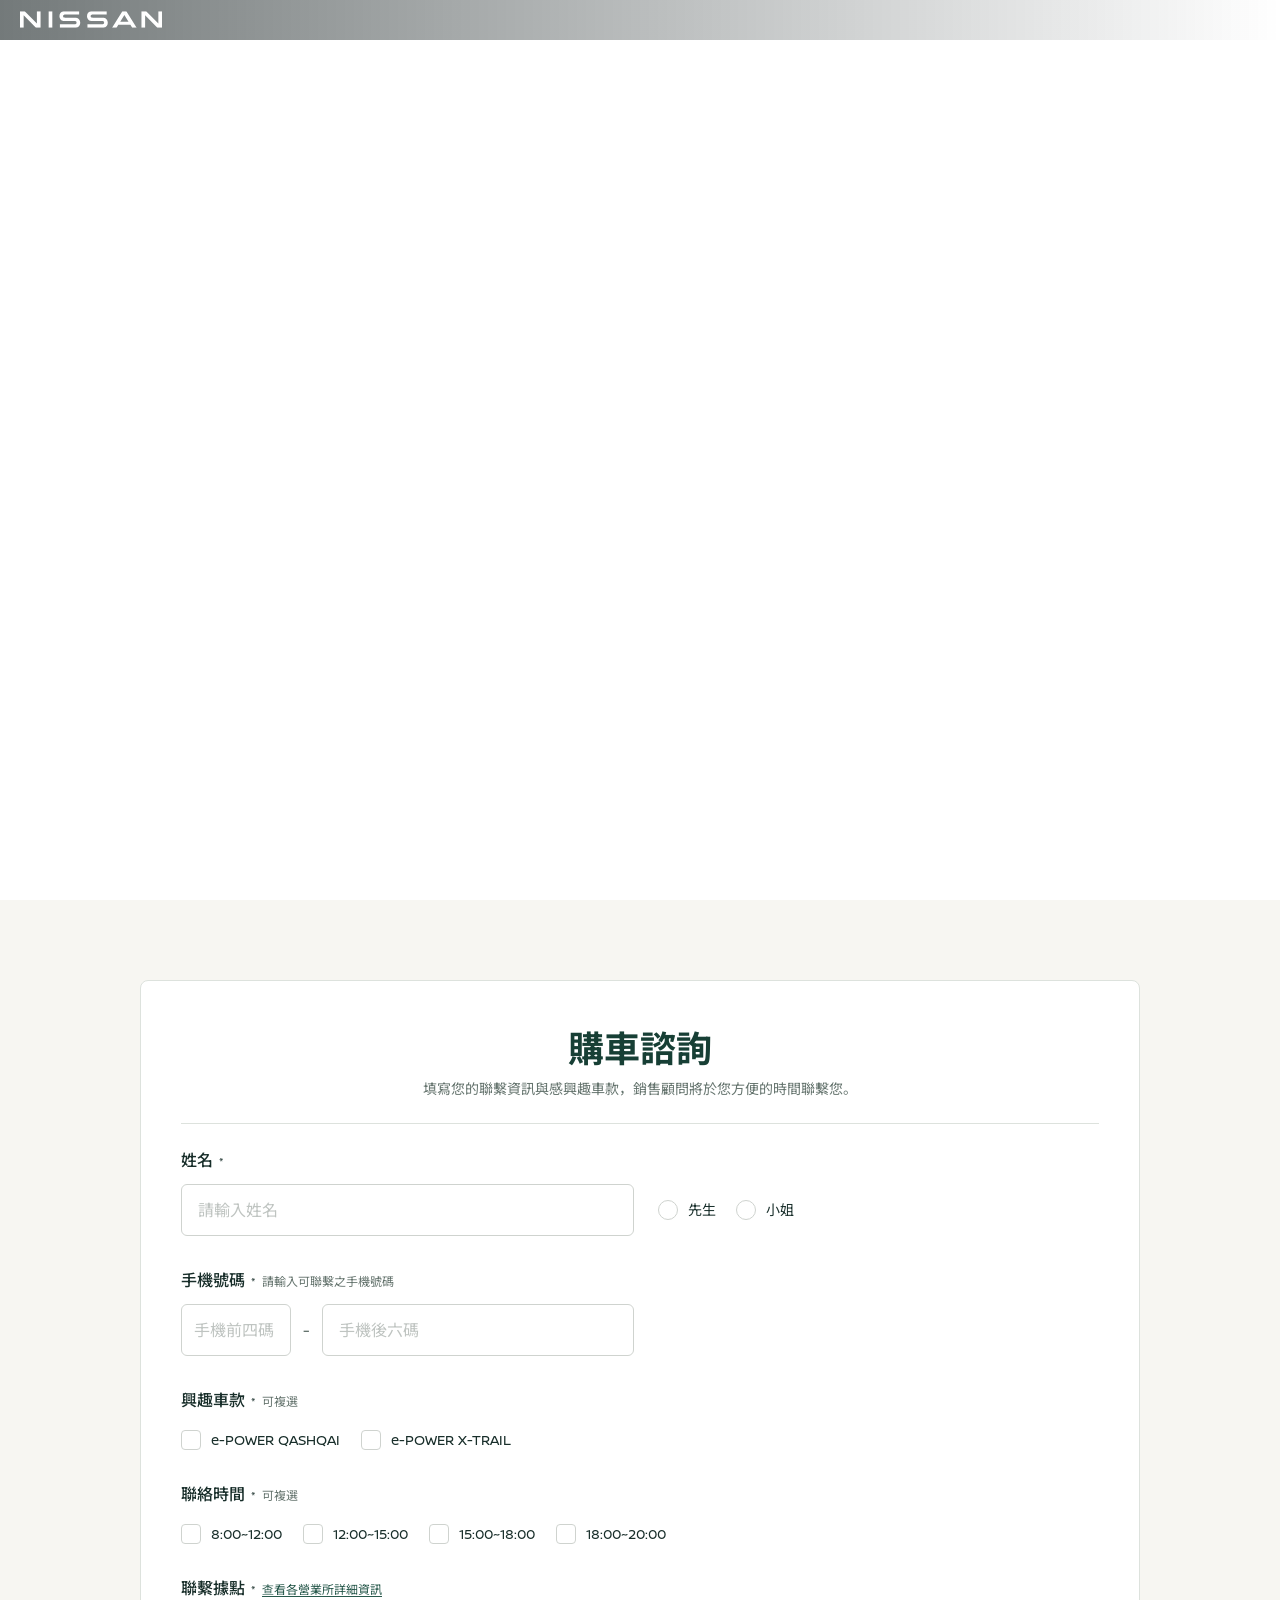
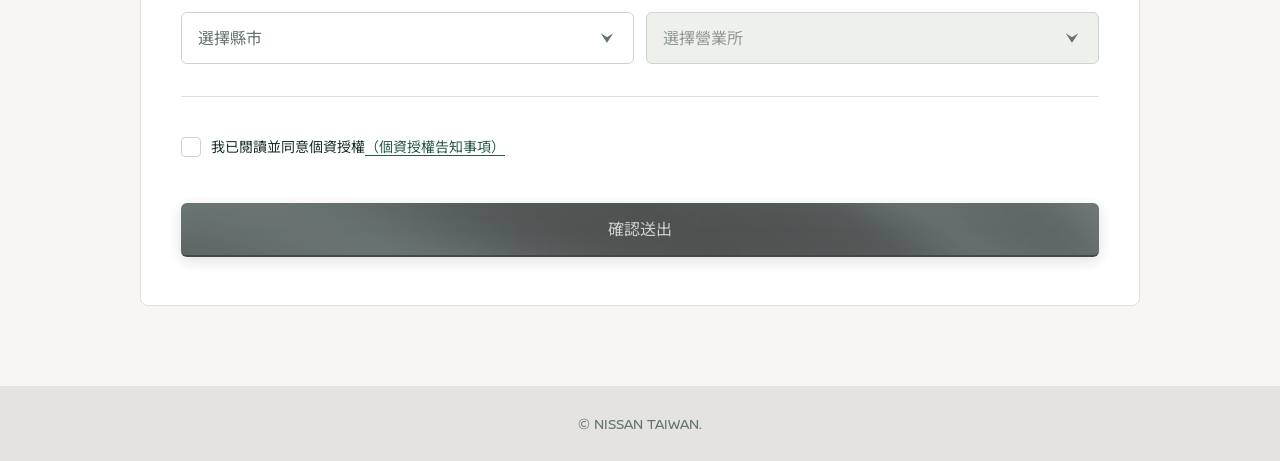
==== commit e1d85777: "feat: 2026111300000003" ====
--- a/index.html
+++ b/index.html
@@ -5,13 +5,13 @@
     <meta charset="UTF-8">
     <meta name="robots" content="noindex, nofollow">
     <meta name="viewport" content="width=device-width, initial-scale=1.0, maximum-scale=1.0, user-scalable=no">
-    <title>NISSAN</title>
-    <meta name="description" content="NISSAN ">
+    <title>NISSAN QASHQAI｜ 即將登台</title>
+    <meta name="description" content="Q is Coming！將於 2026/12/8 答案正式揭曉，帶來超乎想像的全新駕馭體驗！立即登記，搶先掌握第一手消息！">
     <link rel="icon" href="./assets/img/favicon/favicon.ico" sizes="any">
     <link rel="shortcut icon" href="./assets/img/favicon/favicon.ico" type="image/x-icon">
     <meta property="og:type" content="website" />
-    <meta property="og:title" content="NISSAN" />
-    <meta property="og:description" content="NISSAN " />
+    <meta property="og:title" content="NISSAN QASHQAI｜ 即將登台" />
+    <meta property="og:description" content="Q is Coming！將於 2026/12/8 答案正式揭曉，帶來超乎想像的全新駕馭體驗！立即登記，搶先掌握第一手消息！" />
     <meta property="og:image:width" content="1200" />
     <meta property="og:image:height" content="630" />
     <meta property="og:image" content="./assets/img/favicon/fb.jpg" />
@@ -1202,12 +1202,30 @@
                 }
             }
 
-            el.name.addEventListener('input', () => {
-                // 防呆：即時過濾特殊符號、數字與 Emoji，僅允許中文、英文字母、空格與常見姓名間隔點
-                el.name.value = el.name.value.replace(/[^\u4e00-\u9fa5a-zA-Z\s·•.]/g, '');
-                if (el.name.value.length > 100) {
-                    el.name.value = el.name.value.slice(0, 100);
-                }
+            let isComposing = false;
+
+            const sanitizeName = () => {
+                const raw = el.name.value;
+                const cleaned = raw
+                    .replace(/[^\u4e00-\u9fa5a-zA-Z\s·•.]/g, '')
+                    .slice(0, 100);
+                if (cleaned !== raw) el.name.value = cleaned;
+            };
+
+            el.name.addEventListener('compositionstart', () => {
+                isComposing = true;
+            });
+
+            el.name.addEventListener('compositionend', () => {
+                isComposing = false;
+                sanitizeName();
+                clearError('name');
+                updateSubmitState();
+            });
+
+            el.name.addEventListener('input', (e) => {
+                if (isComposing || e.isComposing) return;
+                sanitizeName();
                 clearError('name');
                 updateSubmitState();
             });
